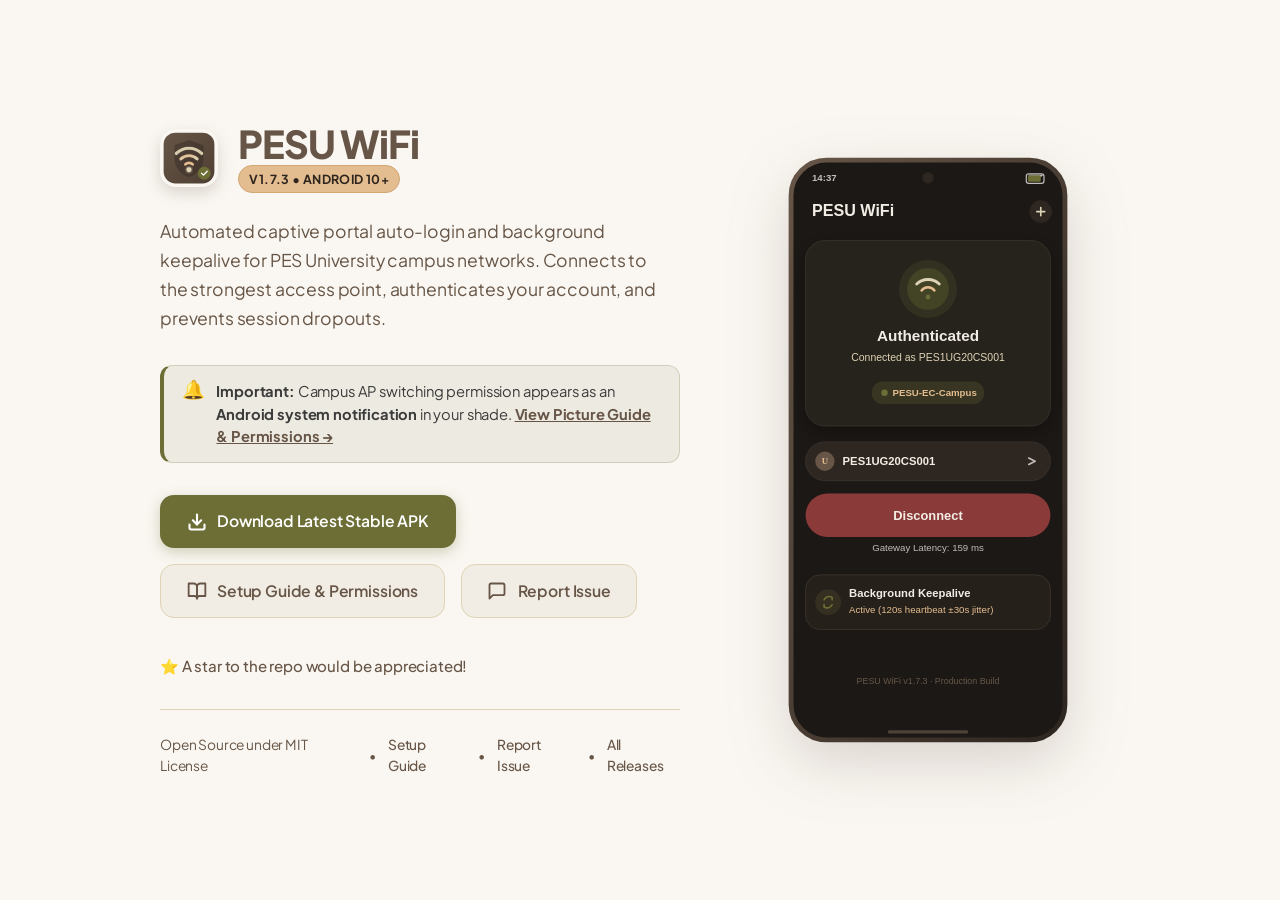
==== website/index.html @ 097b5618 "feat(website): polish design with Plus Jakarta Sans and centralized stylesheet" ====
<!DOCTYPE html>
<html lang="en">
<head>
  <meta charset="UTF-8">
  <meta name="viewport" content="width=device-width, initial-scale=1.0">
  <meta name="description" content="PESU WiFi — Automated captive portal auto-login and background keepalive for PES University campus Wi-Fi.">
  <meta name="theme-color" content="#675647">

  <title>PESU WiFi for Android</title>

  <link rel="icon" type="image/svg+xml" href="./assets/icon.svg">
  <link rel="preconnect" href="https://fonts.googleapis.com">
  <link rel="preconnect" href="https://fonts.gstatic.com" crossorigin>
  <link href="https://fonts.googleapis.com/css2?family=Plus+Jakarta+Sans:wght@400;500;600;700;800&display=swap" rel="stylesheet">
  <link rel="stylesheet" href="./css/style.css?v=7">
</head>
<body>

  <div class="container">
    <main class="hero-layout">
      <!-- Left Column: Content & Links -->
      <section class="content">
        <div class="brand">
          <img src="./assets/icon.svg" alt="PESU WiFi Logo" class="brand-icon" width="58" height="58">
          <div>
            <h1 class="brand-title">PESU WiFi</h1>
            <span class="badge">v1.7.3 • Android 10+</span>
          </div>
        </div>

        <p class="description">
          Automated captive portal auto-login and background keepalive for PES University campus networks. Connects to the strongest access point, authenticates your account, and prevents session dropouts.
        </p>

        <div class="callout-banner">
          <span style="font-size: 1.15rem; line-height: 1; flex-shrink: 0;">🔔</span>
          <div>
            <strong>Important:</strong> Campus AP switching permission appears as an <strong>Android system notification</strong> in your shade. <a href="./instructions.html">View Picture Guide &amp; Permissions &rarr;</a>
          </div>
        </div>

        <div class="actions">
          <a href="https://github.com/imyash0722/pesu-wifi-android/releases/download/v1.7.3/pesu-wifi-v1.7.3-stable.apk" class="btn btn-primary" data-download-apk download="pesu-wifi-v1.7.3-stable.apk">
            <svg width="20" height="20" viewBox="0 0 24 24" fill="none" stroke="currentColor" stroke-width="2.5" stroke-linecap="round" stroke-linejoin="round" aria-hidden="true">
              <path d="M21 15v4a2 2 0 0 1-2 2H5a2 2 0 0 1-2-2v-4"></path>
              <polyline points="7 10 12 15 17 10"></polyline>
              <line x1="12" y1="15" x2="12" y2="3"></line>
            </svg>
            <span>Download Latest Stable APK</span>
          </a>

          <a href="./instructions.html" class="btn btn-secondary">
            <svg width="20" height="20" viewBox="0 0 24 24" fill="none" stroke="currentColor" stroke-width="2.2" stroke-linecap="round" stroke-linejoin="round" aria-hidden="true">
              <path d="M2 3h6a4 4 0 0 1 4 4v14a3 3 0 0 0-3-3H2z"></path>
              <path d="M22 3h-6a4 4 0 0 0-4 4v14a3 3 0 0 1 3-3h7z"></path>
            </svg>
            <span>Setup Guide &amp; Permissions</span>
          </a>

          <a href="./report.html" class="btn btn-secondary">
            <svg width="20" height="20" viewBox="0 0 24 24" fill="none" stroke="currentColor" stroke-width="2.2" stroke-linecap="round" stroke-linejoin="round" aria-hidden="true">
              <path d="M21 15a2 2 0 0 1-2 2H7l-4 4V5a2 2 0 0 1 2-2h14a2 2 0 0 1 2 2z"></path>
            </svg>
            <span>Report Issue</span>
          </a>
        </div>

        <p class="star-note">
          <a href="https://github.com/imyash0722/pesu-wifi-android" target="_blank" rel="noopener noreferrer">
            ⭐ A star to the repo would be appreciated!
          </a>
        </p>

        <footer class="footer">
          <span>Open Source under MIT License</span>
          <span>•</span>
          <a href="./instructions.html">Setup Guide</a>
          <span>•</span>
          <a href="./report.html">Report Issue</a>
          <span>•</span>
          <a href="https://github.com/imyash0722/pesu-wifi-android/releases" target="_blank" rel="noopener noreferrer">All Releases</a>
        </footer>
      </section>

      <!-- Right Column: App Illustration -->
      <section class="preview">
        <img src="./assets/mockups/home-screen.svg" alt="PESU WiFi App Interface" class="mockup" width="290" height="600">
      </section>
    </main>
  </div>

  <script>
    // Directly download the latest stable APK asset
    (function() {
      fetch("https://api.github.com/repos/imyash0722/pesu-wifi-android/releases/latest")
        .then(function(res) { return res.json(); })
        .then(function(data) {
          if (data && Array.isArray(data.assets)) {
            var stableAsset = data.assets.find(function(a) {
              return a.name.endsWith("-stable.apk") || a.name === "app-stable-release.apk" || a.name.includes("stable");
            });
            if (stableAsset && stableAsset.browser_download_url) {
              var btn = document.querySelector('[data-download-apk]');
              if (btn) {
                btn.href = stableAsset.browser_download_url;
                btn.setAttribute('download', stableAsset.name);
              }
            }
          }
        })
        .catch(function() {});
    })();
  </script>
</body>
</html>
---- website/css/style.css ----
/* "STUDY HARD" Palette Stylesheet — PESU WiFi
   Primary: #675647 | Accent Amber: #E3BD90 | Neutral Sand: #DFD3B5
   Neutral Stone: #C0BDBC | Accent Olive: #6C6E36 | Dark Text: #3B3B3B
*/

@import url('https://fonts.googleapis.com/css2?family=Plus+Jakarta+Sans:wght@400;500;600;700;800&display=swap');

:root {
  --bg: #FAF7F2;
  --surface: #F2EDE4;
  --surface-border: #DFD3B5;
  --text: #3B3B3B;
  --text-muted: #675647;
  --brand-title: #675647;
  --badge-bg: #E3BD90;
  --badge-border: #D1A774;
  --badge-text: #2E251E;
  --btn-primary-bg: #6C6E36;
  --btn-primary-hover: #585A2A;
  --btn-primary-text: #FFFFFF;
  --btn-primary-shadow: 0 4px 14px rgba(108, 110, 54, 0.3);
  --btn-secondary-bg: #EFE8DA;
  --btn-secondary-border: #DFD3B5;
  --btn-secondary-text: #675647;
  --btn-secondary-hover: #DFD3B5;
  --footer-text: #675647;
  --footer-border: #DFD3B5;
  --shadow-card: 0 10px 30px rgba(103, 86, 71, 0.08);
  --shadow-mockup: drop-shadow(0 20px 30px rgba(103, 86, 71, 0.22));
  --notice-bg: #FFF8EE;
  --notice-border: #E3BD90;
  --notice-title: #7A531A;
  --notice-shadow: 0 10px 24px rgba(227, 189, 144, 0.25);
}

@media (prefers-color-scheme: dark) {
  :root {
    --bg: #1B1714;
    --surface: #26201B;
    --surface-border: #3D352E;
    --text: #F2EDE4;
    --text-muted: #DFD3B5;
    --brand-title: #E3BD90;
    --badge-bg: #2E2721;
    --badge-border: #675647;
    --badge-text: #E3BD90;
    --btn-primary-bg: #6C6E36;
    --btn-primary-hover: #7E8140;
    --btn-primary-text: #FFFFFF;
    --btn-primary-shadow: 0 4px 18px rgba(108, 110, 54, 0.45);
    --btn-secondary-bg: #29231E;
    --btn-secondary-border: #4D4238;
    --btn-secondary-text: #DFD3B5;
    --btn-secondary-hover: #38302A;
    --footer-text: #C0BDBC;
    --footer-border: #38302A;
    --shadow-card: 0 14px 35px rgba(0, 0, 0, 0.45);
    --shadow-mockup: drop-shadow(0 25px 40px rgba(0, 0, 0, 0.65));
    --notice-bg: #2E251E;
    --notice-border: #A37C4C;
    --notice-title: #E3BD90;
    --notice-shadow: 0 10px 30px rgba(0, 0, 0, 0.5);
  }
}

html {
  scroll-behavior: smooth;
  -webkit-text-size-adjust: 100%;
}

*, *::before, *::after {
  box-sizing: border-box;
  margin: 0;
  padding: 0;
}

body {
  font-family: 'Plus Jakarta Sans', -apple-system, BlinkMacSystemFont, "Segoe UI", Roboto, Helvetica, Arial, sans-serif;
  background-color: var(--bg);
  color: var(--text);
  min-height: 100vh;
  display: flex;
  align-items: center;
  justify-content: center;
  padding: 2.5rem 1.5rem;
  line-height: 1.55;
  letter-spacing: -0.01em;
  -webkit-font-smoothing: antialiased;
  -moz-osx-font-smoothing: grayscale;
}

/* Common Layouts */
.container {
  width: 100%;
  max-width: 960px;
  margin: 0 auto;
}

.guide-container {
  width: 100%;
  max-width: 900px;
  margin: 0 auto;
}

.hero-layout {
  display: grid;
  grid-template-columns: 1.15fr 0.85fr;
  align-items: center;
  gap: 3.5rem;
}

/* Navigation Bar (Instructions & Report Pages) */
.nav-bar {
  display: flex;
  align-items: center;
  justify-content: space-between;
  margin-bottom: 2.5rem;
  padding-bottom: 1.25rem;
  border-bottom: 1px solid var(--surface-border);
}

.nav-brand {
  display: flex;
  align-items: center;
  gap: 0.85rem;
  text-decoration: none;
  color: var(--brand-title);
  font-weight: 800;
  font-size: 1.35rem;
  letter-spacing: -0.02em;
}

.nav-brand img {
  width: 38px;
  height: 38px;
  border-radius: 10px;
  box-shadow: 0 4px 10px rgba(103, 86, 71, 0.15);
}

.nav-links {
  display: flex;
  gap: 0.65rem;
  align-items: center;
  flex-wrap: wrap;
}

.nav-back-link {
  display: inline-flex;
  align-items: center;
  gap: 0.45rem;
  color: var(--text-muted);
  text-decoration: none;
  font-size: 0.92rem;
  font-weight: 600;
  padding: 0.5rem 1rem;
  border-radius: 10px;
  background: var(--surface);
  border: 1px solid var(--surface-border);
  transition: all 0.18s ease;
}

.nav-back-link:hover {
  background: var(--btn-secondary-hover);
  color: var(--text);
  transform: translateY(-1px);
}

/* Header & Typography */
.brand {
  display: flex;
  align-items: center;
  gap: 1.25rem;
  margin-bottom: 1.5rem;
}

.brand-icon {
  width: 58px;
  height: 58px;
  border-radius: 16px;
  flex-shrink: 0;
  box-shadow: 0 6px 16px rgba(103, 86, 71, 0.22);
}

.brand-title {
  font-size: 2.4rem;
  font-weight: 800;
  letter-spacing: -0.03em;
  line-height: 1.1;
  color: var(--brand-title);
}

.badge {
  display: inline-flex;
  align-items: center;
  font-size: 0.78rem;
  font-weight: 700;
  color: var(--badge-text);
  background-color: var(--badge-bg);
  border: 1px solid var(--badge-border);
  padding: 0.2rem 0.65rem;
  border-radius: 999px;
  letter-spacing: 0.03em;
  text-transform: uppercase;
}

.description {
  font-size: 1.1rem;
  color: var(--text-muted);
  line-height: 1.65;
  margin-bottom: 2rem;
  max-width: 500px;
}

.guide-header {
  margin-bottom: 2.5rem;
}

.guide-header h1 {
  font-size: 2.3rem;
  font-weight: 800;
  color: var(--brand-title);
  letter-spacing: -0.025em;
  line-height: 1.2;
  margin-bottom: 0.85rem;
}

.guide-header p {
  font-size: 1.1rem;
  color: var(--text-muted);
  line-height: 1.6;
  max-width: 720px;
}

/* Callout Banner (Homepage AP switching reminder) */
.callout-banner {
  background: rgba(108, 110, 54, 0.09);
  border: 1px solid rgba(108, 110, 54, 0.22);
  border-left: 4px solid var(--btn-primary-bg);
  border-radius: 12px;
  padding: 0.85rem 1.1rem;
  margin-bottom: 2rem;
  font-size: 0.92rem;
  color: var(--text);
  line-height: 1.55;
  display: flex;
  align-items: flex-start;
  gap: 0.75rem;
}

.callout-banner a {
  color: var(--brand-title);
  font-weight: 700;
  text-decoration: underline;
  transition: opacity 0.15s ease;
}

.callout-banner a:hover {
  opacity: 0.85;
}

/* Notice Card (Alert / Important Pre-check Box) */
.notice-card {
  background: var(--notice-bg);
  border: 2px solid var(--notice-border);
  border-radius: 20px;
  padding: 1.75rem;
  margin-bottom: 2.75rem;
  display: flex;
  gap: 1.25rem;
  box-shadow: var(--notice-shadow);
}

.notice-icon {
  font-size: 2rem;
  flex-shrink: 0;
  line-height: 1;
}

.notice-title {
  font-size: 1.18rem;
  font-weight: 700;
  color: var(--notice-title);
  margin-bottom: 0.5rem;
  letter-spacing: -0.01em;
}

.notice-body {
  font-size: 0.98rem;
  color: var(--text);
  line-height: 1.65;
}

.notice-body strong {
  color: var(--brand-title);
}

.notice-body ul {
  margin: 0.5rem 0 0 1.25rem;
  padding: 0;
}

.notice-body li {
  margin-bottom: 0.35rem;
}

/* Actions & Buttons */
.actions {
  display: flex;
  flex-wrap: wrap;
  gap: 1rem;
  margin-bottom: 2.25rem;
}

.btn {
  display: inline-flex;
  align-items: center;
  justify-content: center;
  gap: 0.65rem;
  padding: 0.85rem 1.6rem;
  border-radius: 14px;
  font-family: inherit;
  font-size: 0.98rem;
  font-weight: 600;
  letter-spacing: -0.01em;
  text-decoration: none;
  transition: all 0.2s cubic-bezier(0.16, 1, 0.3, 1);
  white-space: nowrap;
  cursor: pointer;
  border: none;
}

.btn-primary {
  background-color: var(--btn-primary-bg);
  color: var(--btn-primary-text) !important;
  border: 1px solid transparent;
  box-shadow: var(--btn-primary-shadow);
}

.btn-primary:hover {
  background-color: var(--btn-primary-hover);
  transform: translateY(-2px);
  box-shadow: 0 6px 20px rgba(108, 110, 54, 0.42);
}

.btn-primary:active {
  transform: translateY(0);
}

.btn-secondary {
  background-color: var(--surface);
  color: var(--brand-title) !important;
  border: 1px solid var(--surface-border);
}

.btn-secondary:hover {
  background-color: var(--btn-secondary-hover);
  transform: translateY(-2px);
  box-shadow: 0 4px 14px rgba(103, 86, 71, 0.1);
}

.btn-secondary:active {
  transform: translateY(0);
}

/* Preview / Mockup */
.preview {
  display: flex;
  justify-content: center;
}

.mockup {
  max-width: 290px;
  width: 100%;
  height: auto;
  filter: var(--shadow-mockup);
  transition: transform 0.35s cubic-bezier(0.16, 1, 0.3, 1);
}

.mockup:hover {
  transform: translateY(-5px) scale(1.015);
}

/* Notes & Links */
.star-note {
  font-size: 0.94rem;
  margin-bottom: 2rem;
}

.star-note a {
  display: inline-flex;
  align-items: center;
  gap: 0.45rem;
  color: var(--text-muted);
  text-decoration: none;
  font-weight: 500;
  transition: color 0.18s ease;
}

.star-note a:hover {
  color: var(--btn-primary-bg);
  text-decoration: underline;
}

/* Footer */
.footer {
  display: flex;
  align-items: center;
  gap: 0.75rem;
  font-size: 0.86rem;
  color: var(--footer-text);
  border-top: 1px solid var(--footer-border);
  padding-top: 1.5rem;
}

.footer a {
  color: var(--footer-text);
  text-decoration: none;
  font-weight: 500;
  transition: opacity 0.15s ease;
}

.footer a:hover {
  text-decoration: underline;
  opacity: 0.85;
}

/* Report & Form Styles */
.report-card {
  background-color: var(--surface);
  border: 1px solid var(--surface-border);
  border-radius: 20px;
  padding: 2.25rem 2rem;
  box-shadow: var(--shadow-card);
  margin-bottom: 3.5rem;
}

.report-form {
  display: flex;
  flex-direction: column;
  gap: 1.35rem;
}

.form-row {
  display: grid;
  grid-template-columns: 1fr 1fr;
  gap: 1.25rem;
}

.form-group {
  display: flex;
  flex-direction: column;
  gap: 0.45rem;
}

.form-group label {
  font-size: 0.9rem;
  font-weight: 600;
  color: var(--text);
  letter-spacing: -0.01em;
}

.form-group label .req {
  color: #B91C1C;
  font-weight: 700;
}

.form-group input,
.form-group select,
.form-group textarea {
  width: 100%;
  padding: 0.8rem 1rem;
  border-radius: 12px;
  border: 1.5px solid var(--surface-border);
  background-color: var(--bg);
  color: var(--text);
  font-family: inherit;
  font-size: 0.95rem;
  outline: none;
  transition: border-color 0.18s ease, box-shadow 0.18s ease;
}

.form-group input:focus,
.form-group select:focus,
.form-group textarea:focus {
  border-color: var(--btn-primary-bg);
  box-shadow: 0 0 0 3px rgba(108, 110, 54, 0.22);
}

.form-group select {
  appearance: none;
  -webkit-appearance: none;
  background-image: url("data:image/svg+xml,%3Csvg xmlns='http://www.w3.org/2000/svg' width='16' height='16' viewBox='0 0 24 24' fill='none' stroke='%23675647' stroke-width='2.2' stroke-linecap='round' stroke-linejoin='round'%3E%3Cpolyline points='6 9 12 15 18 9'%3E%3C/polyline%3E%3C/svg%3E");
  background-repeat: no-repeat;
  background-position: right 1rem center;
  background-size: 16px 16px;
  padding-right: 2.5rem;
  cursor: pointer;
}

@media (prefers-color-scheme: dark) {
  .form-group select {
    background-image: url("data:image/svg+xml,%3Csvg xmlns='http://www.w3.org/2000/svg' width='16' height='16' viewBox='0 0 24 24' fill='none' stroke='%23E3BD90' stroke-width='2.2' stroke-linecap='round' stroke-linejoin='round'%3E%3Cpolyline points='6 9 12 15 18 9'%3E%3C/polyline%3E%3C/svg%3E");
  }
}

.form-group textarea {
  resize: none;
  min-height: 130px;
  max-height: 400px;
  overflow-y: auto;
  line-height: 1.55;
}

.form-actions {
  display: flex;
  flex-wrap: wrap;
  gap: 1rem;
  margin-top: 0.5rem;
}

.form-actions .btn {
  font-family: inherit;
}

.form-status {
  padding: 1rem 1.15rem;
  border-radius: 12px;
  font-size: 0.95rem;
  font-weight: 500;
  line-height: 1.5;
}

.form-status.success {
  background-color: rgba(108, 110, 54, 0.15);
  border: 1px solid var(--btn-primary-bg);
  color: var(--text);
}

.form-status.error {
  background-color: rgba(185, 28, 28, 0.1);
  border: 1px solid #B91C1C;
  color: #B91C1C;
}

/* Steps Section (Instructions Page) */
.steps-section {
  display: flex;
  flex-direction: column;
  gap: 3.5rem;
  margin-bottom: 4.5rem;
}

.step-item {
  display: grid;
  grid-template-columns: 1.15fr 0.85fr;
  align-items: center;
  gap: 3rem;
  padding: 2.25rem;
  background: var(--surface);
  border: 1px solid var(--surface-border);
  border-radius: 24px;
  transition: transform 0.2s ease, box-shadow 0.2s ease;
}

.step-item:hover {
  box-shadow: 0 14px 28px rgba(103, 86, 71, 0.12);
}

.step-badge {
  display: inline-block;
  font-size: 0.78rem;
  font-weight: 800;
  letter-spacing: 0.05em;
  text-transform: uppercase;
  padding: 0.3rem 0.75rem;
  border-radius: 999px;
  background: var(--badge-bg);
  color: var(--badge-text);
  border: 1px solid var(--badge-border);
  margin-bottom: 0.85rem;
}

.step-title {
  font-size: 1.55rem;
  font-weight: 800;
  color: var(--brand-title);
  margin-bottom: 1rem;
  line-height: 1.25;
  letter-spacing: -0.02em;
}

.step-desc {
  font-size: 1.02rem;
  color: var(--text);
  line-height: 1.65;
  margin-bottom: 1.25rem;
}

.step-list {
  list-style: none;
  display: flex;
  flex-direction: column;
  gap: 0.65rem;
  margin-bottom: 1.25rem;
}

.step-list li {
  font-size: 0.95rem;
  color: var(--text-muted);
  line-height: 1.5;
  display: flex;
  align-items: flex-start;
  gap: 0.55rem;
}

.step-list li strong {
  color: var(--text);
}

.step-list li::before {
  content: "•";
  color: var(--btn-primary-bg);
  font-weight: bold;
  font-size: 1.2rem;
  line-height: 1;
}

.step-tip {
  font-size: 0.9rem;
  background: rgba(108, 110, 54, 0.12);
  border-left: 3px solid var(--btn-primary-bg);
  padding: 0.65rem 0.9rem;
  border-radius: 0 8px 8px 0;
  color: var(--text);
  line-height: 1.5;
}

.step-mockup {
  display: flex;
  justify-content: center;
  align-items: center;
}

.step-mockup img {
  max-width: 100%;
  height: auto;
  border-radius: 20px;
  filter: var(--shadow-mockup);
  transition: transform 0.25s ease;
}

.step-mockup img:hover {
  transform: scale(1.02);
}

/* OEM Section */
.oem-section {
  background: var(--surface);
  border: 1px solid var(--surface-border);
  border-radius: 24px;
  padding: 2.5rem;
  margin-bottom: 4.5rem;
}

.oem-section h2 {
  font-size: 1.7rem;
  font-weight: 800;
  color: var(--brand-title);
  letter-spacing: -0.02em;
  margin-bottom: 0.75rem;
}

.oem-section p {
  font-size: 1rem;
  color: var(--text-muted);
  line-height: 1.6;
  margin-bottom: 2rem;
}

.oem-grid {
  display: grid;
  grid-template-columns: repeat(auto-fit, minmax(240px, 1fr));
  gap: 1.5rem;
}

.oem-card {
  background: var(--bg);
  border: 1px solid var(--surface-border);
  border-radius: 16px;
  padding: 1.5rem;
}

.oem-brand-title {
  font-size: 1.15rem;
  font-weight: 700;
  color: var(--brand-title);
  margin-bottom: 0.75rem;
  display: flex;
  align-items: center;
  gap: 0.5rem;
}

.oem-card ol {
  padding-left: 1.2rem;
  font-size: 0.92rem;
  color: var(--text-muted);
  line-height: 1.55;
}

.oem-card ol li {
  margin-bottom: 0.4rem;
}

.oem-card strong {
  color: var(--text);
}

/* Permissions Matrix */
.permissions-section {
  margin-bottom: 4.5rem;
}

.permissions-section h2 {
  font-size: 1.85rem;
  font-weight: 800;
  color: var(--brand-title);
  letter-spacing: -0.02em;
  margin-bottom: 0.75rem;
}

.permissions-intro {
  font-size: 1.05rem;
  color: var(--text-muted);
  line-height: 1.6;
  margin-bottom: 2rem;
}

.permissions-grid {
  display: grid;
  grid-template-columns: 1fr;
  gap: 1.25rem;
}

.perm-card {
  background: var(--surface);
  border: 1px solid var(--surface-border);
  border-radius: 18px;
  padding: 1.5rem 1.75rem;
  display: grid;
  grid-template-columns: 240px 1fr;
  gap: 1.5rem;
  align-items: start;
}

.perm-header {
  display: flex;
  flex-direction: column;
  gap: 0.35rem;
}

.perm-name {
  font-size: 1.15rem;
  font-weight: 700;
  color: var(--brand-title);
}

.perm-constant {
  font-family: ui-monospace, SFMono-Regular, Menlo, Monaco, Consolas, monospace;
  font-size: 0.76rem;
  color: var(--btn-primary-bg);
  background: rgba(108, 110, 54, 0.12);
  padding: 0.2rem 0.5rem;
  border-radius: 6px;
  word-break: break-all;
  width: fit-content;
}

.perm-type-badge {
  font-size: 0.72rem;
  font-weight: 700;
  text-transform: uppercase;
  color: var(--badge-text);
  background: var(--badge-bg);
  padding: 0.15rem 0.5rem;
  border-radius: 999px;
  width: fit-content;
  margin-top: 0.25rem;
}

.perm-justification {
  font-size: 0.96rem;
  color: var(--text);
  line-height: 1.6;
}

.perm-justification strong {
  color: var(--brand-title);
}

.perm-privacy {
  margin-top: 0.5rem;
  font-size: 0.88rem;
  color: var(--text-muted);
  display: flex;
  align-items: center;
  gap: 0.4rem;
}

.perm-privacy-icon {
  color: #2E7D32;
  font-weight: bold;
}

/* Call to Action Section */
.guide-cta {
  text-align: center;
  padding: 3rem 1.5rem;
  background: var(--surface);
  border: 1px solid var(--surface-border);
  border-radius: 24px;
  margin-bottom: 3.5rem;
}

.guide-cta h2 {
  font-size: 1.8rem;
  font-weight: 800;
  color: var(--brand-title);
  margin-bottom: 0.75rem;
  letter-spacing: -0.02em;
}

.guide-cta p {
  font-size: 1.05rem;
  color: var(--text-muted);
  margin-bottom: 2rem;
}

.guide-cta .actions {
  justify-content: center;
}

/* Responsive Media Queries */
@media (max-width: 768px) {
  body {
    padding: 2rem 1.25rem;
  }

  .hero-layout {
    grid-template-columns: 1fr;
    text-align: center;
    gap: 2.5rem;
  }

  .brand {
    justify-content: center;
  }

  .description {
    margin-left: auto;
    margin-right: auto;
  }

  .actions {
    justify-content: center;
  }

  .star-note {
    text-align: center;
  }

  .footer {
    justify-content: center;
  }

  .mockup {
    max-width: 250px;
  }

  .guide-container {
    padding: 0;
  }

  .nav-bar {
    flex-direction: column;
    gap: 1rem;
    align-items: flex-start;
  }

  .step-item {
    grid-template-columns: 1fr;
    gap: 2rem;
    padding: 1.75rem 1.25rem;
  }

  .perm-card {
    grid-template-columns: 1fr;
    gap: 0.75rem;
  }

  .notice-card {
    flex-direction: column;
    gap: 0.75rem;
  }

  .form-row {
    grid-template-columns: 1fr;
  }

  .report-card {
    padding: 1.5rem 1.25rem;
  }

  .form-actions {
    flex-direction: column;
  }

  .form-actions .btn {
    width: 100%;
  }
}
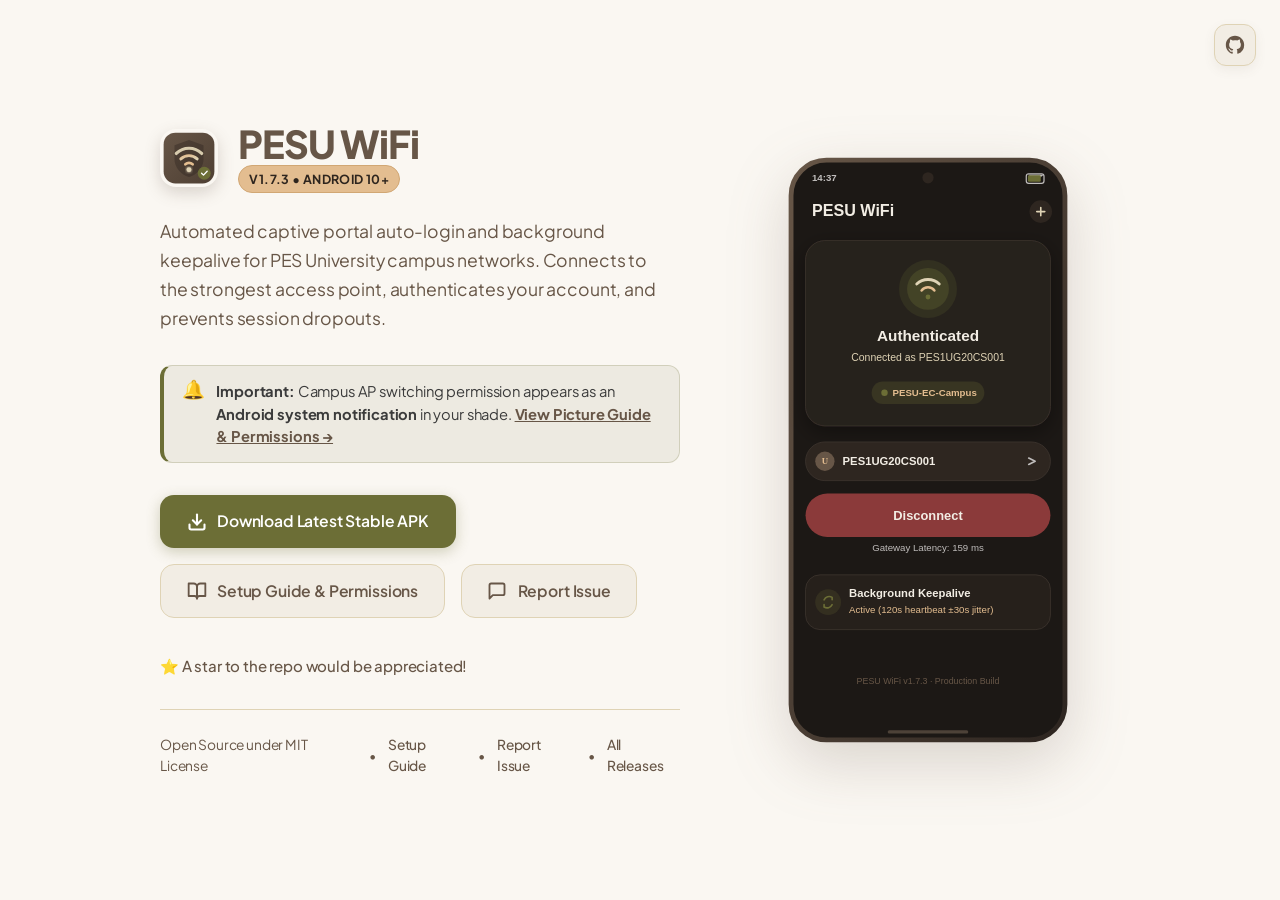
==== commit f156d689: "feat(website): add theme-matching GitHub logo in top right corner" ====
--- a/website/index.html
+++ b/website/index.html
@@ -15,6 +15,13 @@
   <link rel="stylesheet" href="./css/style.css?v=7">
 </head>
 <body>
+
+  <!-- Top-Right GitHub Link -->
+  <a href="https://github.com/imyash0722/pesu-wifi-android" class="github-corner-btn" target="_blank" rel="noopener noreferrer" aria-label="View PESU WiFi on GitHub" title="View on GitHub">
+    <svg width="22" height="22" viewBox="0 0 24 24" fill="currentColor" aria-hidden="true">
+      <path fill-rule="evenodd" clip-rule="evenodd" d="M12 2C6.477 2 2 6.484 2 12.017c0 4.425 2.865 8.18 6.839 9.504.5.092.682-.217.682-.483 0-.237-.008-.868-.013-1.703-2.782.605-3.369-1.343-3.369-1.343-.454-1.158-1.11-1.466-1.11-1.466-.908-.62.069-.608.069-.608 1.003.07 1.53 1.032 1.53 1.032.892 1.53 2.341 1.088 2.91.832.092-.647.35-1.088.636-1.338-2.22-.253-4.555-1.113-4.555-4.951 0-1.093.39-1.988 1.029-2.688-.103-.253-.446-1.272.098-2.65 0 0 .84-.27 2.75 1.026A9.564 9.564 0 0112 6.844c.85.004 1.705.115 2.504.337 1.909-1.296 2.747-1.027 2.747-1.027.546 1.379.202 2.398.1 2.651.64.7 1.028 1.595 1.028 2.688 0 3.848-2.339 4.695-4.566 4.943.359.309.678.92.678 1.855 0 1.338-.012 2.419-.012 2.747 0 .268.18.58.688.482A10.019 10.019 0 0022 12.017C22 6.484 17.522 2 12 2z"/>
+    </svg>
+  </a>
 
   <div class="container">
     <main class="hero-layout">
--- a/website/css/style.css
+++ b/website/css/style.css
@@ -79,6 +79,7 @@
   background-color: var(--bg);
   color: var(--text);
   min-height: 100vh;
+  position: relative;
   display: flex;
   align-items: center;
   justify-content: center;
@@ -163,6 +164,50 @@
   background: var(--btn-secondary-hover);
   color: var(--text);
   transform: translateY(-1px);
+}
+
+.nav-icon-link {
+  padding: 0.5rem 0.65rem;
+  display: inline-flex;
+  align-items: center;
+  justify-content: center;
+  color: var(--brand-title);
+}
+
+.nav-icon-link:hover {
+  color: var(--btn-primary-bg);
+}
+
+/* Top-Right GitHub Corner Link */
+.github-corner-btn {
+  position: absolute;
+  top: 1.5rem;
+  right: 1.5rem;
+  display: inline-flex;
+  align-items: center;
+  justify-content: center;
+  width: 42px;
+  height: 42px;
+  border-radius: 12px;
+  background-color: var(--surface);
+  border: 1px solid var(--surface-border);
+  color: var(--brand-title);
+  text-decoration: none;
+  transition: all 0.2s cubic-bezier(0.16, 1, 0.3, 1);
+  box-shadow: 0 4px 12px rgba(103, 86, 71, 0.08);
+  z-index: 50;
+}
+
+.github-corner-btn:hover {
+  background-color: var(--btn-secondary-hover);
+  color: var(--btn-primary-bg);
+  border-color: var(--badge-border);
+  transform: translateY(-2px);
+  box-shadow: 0 6px 16px rgba(103, 86, 71, 0.16);
+}
+
+.github-corner-btn:active {
+  transform: translateY(0);
 }
 
 /* Header & Typography */
@@ -917,4 +962,11 @@
   .form-actions .btn {
     width: 100%;
   }
-}
+
+  .github-corner-btn {
+    top: 1rem;
+    right: 1rem;
+    width: 38px;
+    height: 38px;
+  }
+}
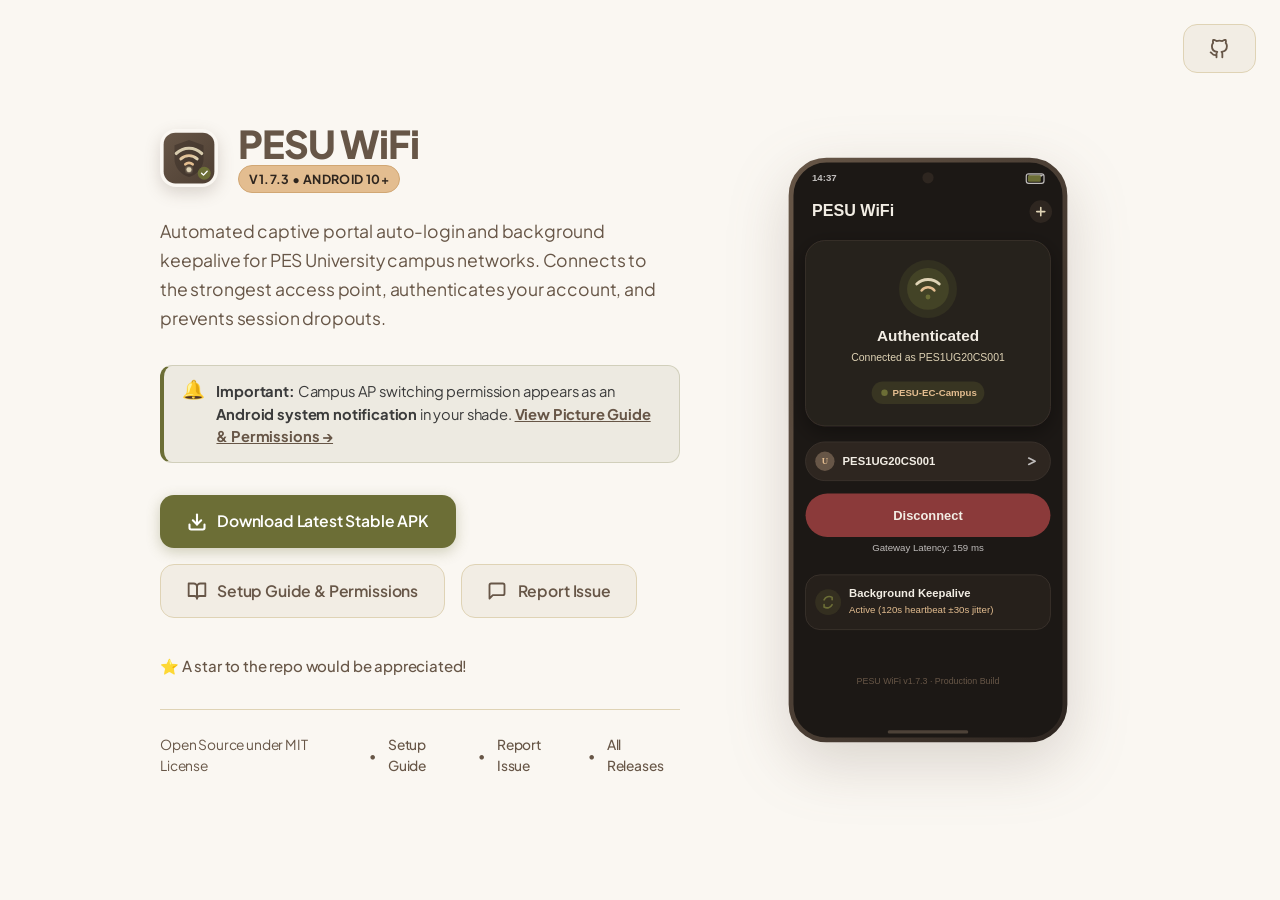
==== commit 2c250c06: "feat(website): style top-right GitHub button like secondary action button" ====
--- a/website/index.html
+++ b/website/index.html
@@ -16,10 +16,10 @@
 </head>
 <body>
 
-  <!-- Top-Right GitHub Link -->
-  <a href="https://github.com/imyash0722/pesu-wifi-android" class="github-corner-btn" target="_blank" rel="noopener noreferrer" aria-label="View PESU WiFi on GitHub" title="View on GitHub">
-    <svg width="22" height="22" viewBox="0 0 24 24" fill="currentColor" aria-hidden="true">
-      <path fill-rule="evenodd" clip-rule="evenodd" d="M12 2C6.477 2 2 6.484 2 12.017c0 4.425 2.865 8.18 6.839 9.504.5.092.682-.217.682-.483 0-.237-.008-.868-.013-1.703-2.782.605-3.369-1.343-3.369-1.343-.454-1.158-1.11-1.466-1.11-1.466-.908-.62.069-.608.069-.608 1.003.07 1.53 1.032 1.53 1.032.892 1.53 2.341 1.088 2.91.832.092-.647.35-1.088.636-1.338-2.22-.253-4.555-1.113-4.555-4.951 0-1.093.39-1.988 1.029-2.688-.103-.253-.446-1.272.098-2.65 0 0 .84-.27 2.75 1.026A9.564 9.564 0 0112 6.844c.85.004 1.705.115 2.504.337 1.909-1.296 2.747-1.027 2.747-1.027.546 1.379.202 2.398.1 2.651.64.7 1.028 1.595 1.028 2.688 0 3.848-2.339 4.695-4.566 4.943.359.309.678.92.678 1.855 0 1.338-.012 2.419-.012 2.747 0 .268.18.58.688.482A10.019 10.019 0 0022 12.017C22 6.484 17.522 2 12 2z"/>
+  <!-- Top-Right GitHub Button -->
+  <a href="https://github.com/imyash0722/pesu-wifi-android" class="btn btn-secondary top-github-btn" target="_blank" rel="noopener noreferrer" aria-label="View PESU WiFi repository on GitHub" title="View on GitHub">
+    <svg width="20" height="20" viewBox="0 0 24 24" fill="none" stroke="currentColor" stroke-width="2.2" stroke-linecap="round" stroke-linejoin="round" aria-hidden="true">
+      <path d="M9 19c-5 1.5-5-2.5-7-3m14 6v-3.87a3.37 3.37 0 0 0-.94-2.61c3.14-.35 6.44-1.54 6.44-7A5.44 5.44 0 0 0 20 4.77 5.07 5.07 0 0 0 19.91 1S18.73.65 16 2.48a13.38 13.38 0 0 0-7 0C6.27.65 5.09 1 5.09 1A5.07 5.07 0 0 0 5 4.77a5.44 5.44 0 0 0-1.5 3.78c0 5.42 3.3 6.61 6.44 7A3.37 3.37 0 0 0 9 18.13V22"></path>
     </svg>
   </a>
 
--- a/website/css/style.css
+++ b/website/css/style.css
@@ -166,48 +166,14 @@
   transform: translateY(-1px);
 }
 
-.nav-icon-link {
-  padding: 0.5rem 0.65rem;
-  display: inline-flex;
-  align-items: center;
-  justify-content: center;
-  color: var(--brand-title);
-}
-
-.nav-icon-link:hover {
-  color: var(--btn-primary-bg);
-}
-
-/* Top-Right GitHub Corner Link */
-.github-corner-btn {
+/* Top-Right GitHub Button (Homepage) */
+.top-github-btn {
   position: absolute;
   top: 1.5rem;
   right: 1.5rem;
-  display: inline-flex;
-  align-items: center;
-  justify-content: center;
-  width: 42px;
-  height: 42px;
-  border-radius: 12px;
-  background-color: var(--surface);
-  border: 1px solid var(--surface-border);
-  color: var(--brand-title);
-  text-decoration: none;
-  transition: all 0.2s cubic-bezier(0.16, 1, 0.3, 1);
-  box-shadow: 0 4px 12px rgba(103, 86, 71, 0.08);
+  padding: 0.75rem 1.15rem;
+  border-radius: 14px;
   z-index: 50;
-}
-
-.github-corner-btn:hover {
-  background-color: var(--btn-secondary-hover);
-  color: var(--btn-primary-bg);
-  border-color: var(--badge-border);
-  transform: translateY(-2px);
-  box-shadow: 0 6px 16px rgba(103, 86, 71, 0.16);
-}
-
-.github-corner-btn:active {
-  transform: translateY(0);
 }
 
 /* Header & Typography */
@@ -963,10 +929,9 @@
     width: 100%;
   }
 
-  .github-corner-btn {
+  .top-github-btn {
     top: 1rem;
     right: 1rem;
-    width: 38px;
-    height: 38px;
-  }
-}
+    padding: 0.6rem 0.9rem;
+  }
+}
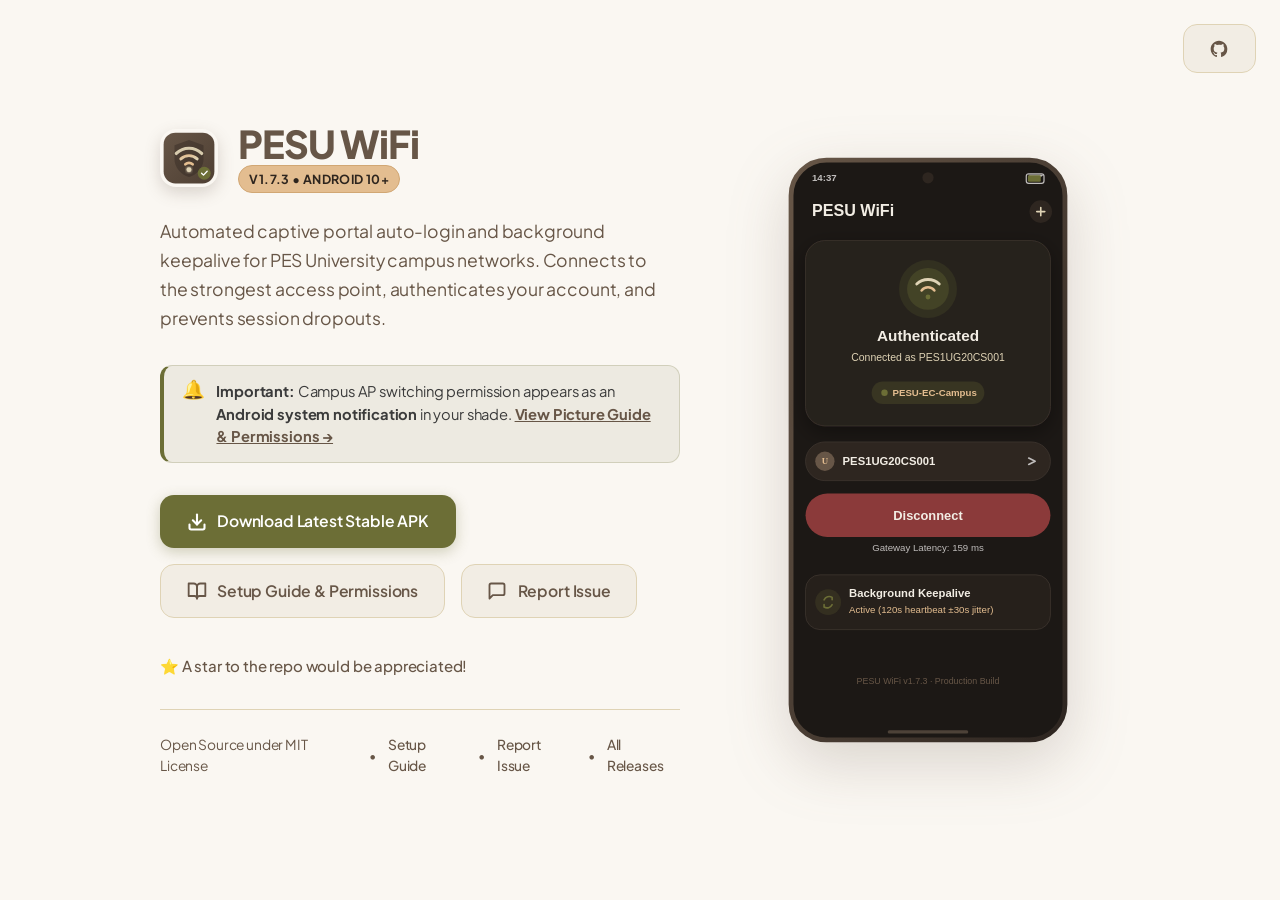
==== commit 44e78e7e: "fix(website): fix top-right GitHub button positioning to top-right viewport" ====
--- a/website/index.html
+++ b/website/index.html
@@ -12,14 +12,14 @@
   <link rel="preconnect" href="https://fonts.googleapis.com">
   <link rel="preconnect" href="https://fonts.gstatic.com" crossorigin>
   <link href="https://fonts.googleapis.com/css2?family=Plus+Jakarta+Sans:wght@400;500;600;700;800&display=swap" rel="stylesheet">
-  <link rel="stylesheet" href="./css/style.css?v=7">
+  <link rel="stylesheet" href="./css/style.css?v=8">
 </head>
 <body>
 
   <!-- Top-Right GitHub Button -->
-  <a href="https://github.com/imyash0722/pesu-wifi-android" class="btn btn-secondary top-github-btn" target="_blank" rel="noopener noreferrer" aria-label="View PESU WiFi repository on GitHub" title="View on GitHub">
-    <svg width="20" height="20" viewBox="0 0 24 24" fill="none" stroke="currentColor" stroke-width="2.2" stroke-linecap="round" stroke-linejoin="round" aria-hidden="true">
-      <path d="M9 19c-5 1.5-5-2.5-7-3m14 6v-3.87a3.37 3.37 0 0 0-.94-2.61c3.14-.35 6.44-1.54 6.44-7A5.44 5.44 0 0 0 20 4.77 5.07 5.07 0 0 0 19.91 1S18.73.65 16 2.48a13.38 13.38 0 0 0-7 0C6.27.65 5.09 1 5.09 1A5.07 5.07 0 0 0 5 4.77a5.44 5.44 0 0 0-1.5 3.78c0 5.42 3.3 6.61 6.44 7A3.37 3.37 0 0 0 9 18.13V22"></path>
+  <a href="https://github.com/imyash0722/pesu-wifi-android" class="btn btn-secondary top-github-btn" style="position: fixed; top: 1.5rem; right: 1.5rem; z-index: 999;" target="_blank" rel="noopener noreferrer" aria-label="View PESU WiFi repository on GitHub" title="View on GitHub">
+    <svg width="20" height="20" viewBox="0 0 24 24" fill="currentColor" aria-hidden="true">
+      <path fill-rule="evenodd" clip-rule="evenodd" d="M12 2C6.477 2 2 6.484 2 12.017c0 4.425 2.865 8.18 6.839 9.504.5.092.682-.217.682-.483 0-.237-.008-.868-.013-1.703-2.782.605-3.369-1.343-3.369-1.343-.454-1.158-1.11-1.466-1.11-1.466-.908-.62.069-.608.069-.608 1.003.07 1.53 1.032 1.53 1.032.892 1.53 2.341 1.088 2.91.832.092-.647.35-1.088.636-1.338-2.22-.253-4.555-1.113-4.555-4.951 0-1.093.39-1.988 1.029-2.688-.103-.253-.446-1.272.098-2.65 0 0 .84-.27 2.75 1.026A9.564 9.564 0 0112 6.844c.85.004 1.705.115 2.504.337 1.909-1.296 2.747-1.027 2.747-1.027.546 1.379.202 2.398.1 2.651.64.7 1.028 1.595 1.028 2.688 0 3.848-2.339 4.695-4.566 4.943.359.309.678.92.678 1.855 0 1.338-.012 2.419-.012 2.747 0 .268.18.58.688.482A10.019 10.019 0 0022 12.017C22 6.484 17.522 2 12 2z"/>
     </svg>
   </a>
 
--- a/website/css/style.css
+++ b/website/css/style.css
@@ -168,12 +168,12 @@
 
 /* Top-Right GitHub Button (Homepage) */
 .top-github-btn {
-  position: absolute;
+  position: fixed;
   top: 1.5rem;
   right: 1.5rem;
   padding: 0.75rem 1.15rem;
   border-radius: 14px;
-  z-index: 50;
+  z-index: 999;
 }
 
 /* Header & Typography */
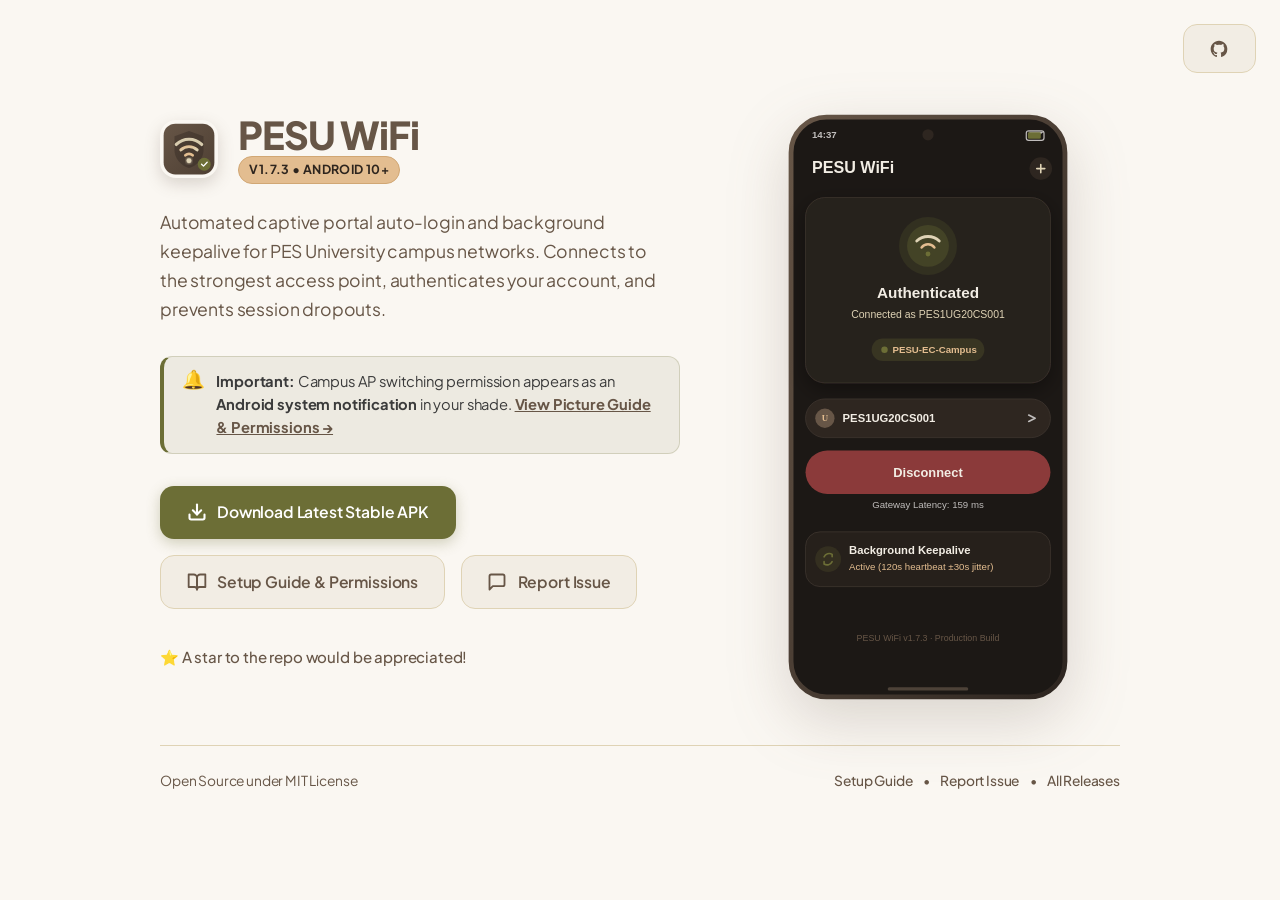
==== commit cccae526: "feat(website): optimize mobile layout, spacing, and responsive element hierarchy" ====
--- a/website/index.html
+++ b/website/index.html
@@ -12,12 +12,12 @@
   <link rel="preconnect" href="https://fonts.googleapis.com">
   <link rel="preconnect" href="https://fonts.gstatic.com" crossorigin>
   <link href="https://fonts.googleapis.com/css2?family=Plus+Jakarta+Sans:wght@400;500;600;700;800&display=swap" rel="stylesheet">
-  <link rel="stylesheet" href="./css/style.css?v=8">
+  <link rel="stylesheet" href="./css/style.css?v=9">
 </head>
 <body>
 
   <!-- Top-Right GitHub Button -->
-  <a href="https://github.com/imyash0722/pesu-wifi-android" class="btn btn-secondary top-github-btn" style="position: fixed; top: 1.5rem; right: 1.5rem; z-index: 999;" target="_blank" rel="noopener noreferrer" aria-label="View PESU WiFi repository on GitHub" title="View on GitHub">
+  <a href="https://github.com/imyash0722/pesu-wifi-android" class="btn btn-secondary top-github-btn" target="_blank" rel="noopener noreferrer" aria-label="View PESU WiFi repository on GitHub" title="View on GitHub">
     <svg width="20" height="20" viewBox="0 0 24 24" fill="currentColor" aria-hidden="true">
       <path fill-rule="evenodd" clip-rule="evenodd" d="M12 2C6.477 2 2 6.484 2 12.017c0 4.425 2.865 8.18 6.839 9.504.5.092.682-.217.682-.483 0-.237-.008-.868-.013-1.703-2.782.605-3.369-1.343-3.369-1.343-.454-1.158-1.11-1.466-1.11-1.466-.908-.62.069-.608.069-.608 1.003.07 1.53 1.032 1.53 1.032.892 1.53 2.341 1.088 2.91.832.092-.647.35-1.088.636-1.338-2.22-.253-4.555-1.113-4.555-4.951 0-1.093.39-1.988 1.029-2.688-.103-.253-.446-1.272.098-2.65 0 0 .84-.27 2.75 1.026A9.564 9.564 0 0112 6.844c.85.004 1.705.115 2.504.337 1.909-1.296 2.747-1.027 2.747-1.027.546 1.379.202 2.398.1 2.651.64.7 1.028 1.595 1.028 2.688 0 3.848-2.339 4.695-4.566 4.943.359.309.678.92.678 1.855 0 1.338-.012 2.419-.012 2.747 0 .268.18.58.688.482A10.019 10.019 0 0022 12.017C22 6.484 17.522 2 12 2z"/>
     </svg>
@@ -77,16 +77,6 @@
             ⭐ A star to the repo would be appreciated!
           </a>
         </p>
-
-        <footer class="footer">
-          <span>Open Source under MIT License</span>
-          <span>•</span>
-          <a href="./instructions.html">Setup Guide</a>
-          <span>•</span>
-          <a href="./report.html">Report Issue</a>
-          <span>•</span>
-          <a href="https://github.com/imyash0722/pesu-wifi-android/releases" target="_blank" rel="noopener noreferrer">All Releases</a>
-        </footer>
       </section>
 
       <!-- Right Column: App Illustration -->
@@ -94,6 +84,17 @@
         <img src="./assets/mockups/home-screen.svg" alt="PESU WiFi App Interface" class="mockup" width="290" height="600">
       </section>
     </main>
+
+    <footer class="footer">
+      <div>Open Source under MIT License</div>
+      <div class="footer-links">
+        <a href="./instructions.html">Setup Guide</a>
+        <span>•</span>
+        <a href="./report.html">Report Issue</a>
+        <span>•</span>
+        <a href="https://github.com/imyash0722/pesu-wifi-android/releases" target="_blank" rel="noopener noreferrer">All Releases</a>
+      </div>
+    </footer>
   </div>
 
   <script>
--- a/website/css/style.css
+++ b/website/css/style.css
@@ -416,11 +416,21 @@
 .footer {
   display: flex;
   align-items: center;
+  justify-content: space-between;
   gap: 0.75rem;
   font-size: 0.86rem;
   color: var(--footer-text);
   border-top: 1px solid var(--footer-border);
   padding-top: 1.5rem;
+  margin-top: 2.5rem;
+  flex-wrap: wrap;
+}
+
+.footer-links {
+  display: flex;
+  align-items: center;
+  gap: 0.65rem;
+  flex-wrap: wrap;
 }
 
 .footer a {
@@ -853,85 +863,307 @@
 /* Responsive Media Queries */
 @media (max-width: 768px) {
   body {
-    padding: 2rem 1.25rem;
+    display: block;
+    min-height: 100vh;
+    padding: 1.5rem 1.15rem 2.5rem;
+  }
+
+  .container {
+    padding-top: 1.25rem;
   }
 
   .hero-layout {
     grid-template-columns: 1fr;
     text-align: center;
-    gap: 2.5rem;
+    gap: 2rem;
   }
 
   .brand {
     justify-content: center;
+    gap: 1rem;
+    margin-bottom: 1.25rem;
+  }
+
+  .brand-icon {
+    width: 48px;
+    height: 48px;
+    border-radius: 13px;
+  }
+
+  .brand-title {
+    font-size: 1.85rem;
+    line-height: 1.15;
+  }
+
+  .badge {
+    font-size: 0.72rem;
+    padding: 0.18rem 0.55rem;
   }
 
   .description {
+    font-size: 0.98rem;
+    line-height: 1.6;
     margin-left: auto;
     margin-right: auto;
+    margin-bottom: 1.5rem;
+    max-width: 440px;
+  }
+
+  .callout-banner {
+    padding: 0.75rem 0.95rem;
+    font-size: 0.88rem;
+    line-height: 1.5;
+    text-align: left;
+    margin-bottom: 1.75rem;
   }
 
   .actions {
+    flex-direction: column;
+    align-items: stretch;
+    width: 100%;
+    max-width: 360px;
+    margin: 0 auto 1.75rem;
+    gap: 0.75rem;
+  }
+
+  .actions .btn {
+    width: 100%;
+    padding: 0.85rem 1.25rem;
+    font-size: 0.96rem;
     justify-content: center;
+  }
+
+  .mockup {
+    max-width: 220px;
+    margin: 0 auto;
   }
 
   .star-note {
     text-align: center;
+    font-size: 0.9rem;
+    margin-bottom: 1.5rem;
   }
 
   .footer {
+    flex-direction: column;
+    text-align: center;
+    gap: 0.65rem;
+    padding-top: 1.25rem;
+    margin-top: 2rem;
     justify-content: center;
   }
 
-  .mockup {
-    max-width: 250px;
-  }
-
-  .guide-container {
-    padding: 0;
-  }
-
-  .nav-bar {
-    flex-direction: column;
-    gap: 1rem;
-    align-items: flex-start;
-  }
-
-  .step-item {
-    grid-template-columns: 1fr;
-    gap: 2rem;
-    padding: 1.75rem 1.25rem;
-  }
-
-  .perm-card {
-    grid-template-columns: 1fr;
-    gap: 0.75rem;
-  }
-
-  .notice-card {
-    flex-direction: column;
-    gap: 0.75rem;
-  }
-
-  .form-row {
-    grid-template-columns: 1fr;
-  }
-
-  .report-card {
-    padding: 1.5rem 1.25rem;
-  }
-
-  .form-actions {
-    flex-direction: column;
-  }
-
-  .form-actions .btn {
-    width: 100%;
+  .footer-links {
+    justify-content: center;
+    gap: 0.5rem;
   }
 
   .top-github-btn {
     top: 1rem;
     right: 1rem;
-    padding: 0.6rem 0.9rem;
-  }
-}
+    padding: 0.55rem 0.85rem;
+    border-radius: 12px;
+  }
+
+  /* Guide & Report Pages on Mobile */
+  .guide-container {
+    padding: 0.5rem 0 1.5rem;
+  }
+
+  .nav-bar {
+    flex-direction: column;
+    gap: 0.85rem;
+    align-items: flex-start;
+    margin-bottom: 1.75rem;
+    padding-bottom: 1rem;
+  }
+
+  .nav-links {
+    width: 100%;
+    gap: 0.5rem;
+  }
+
+  .nav-back-link {
+    font-size: 0.86rem;
+    padding: 0.45rem 0.8rem;
+  }
+
+  .guide-header {
+    margin-bottom: 1.75rem;
+  }
+
+  .guide-header h1 {
+    font-size: 1.65rem;
+    line-height: 1.25;
+    margin-bottom: 0.65rem;
+  }
+
+  .guide-header p {
+    font-size: 0.96rem;
+    line-height: 1.6;
+  }
+
+  .notice-card {
+    flex-direction: column;
+    gap: 0.85rem;
+    padding: 1.25rem;
+    border-radius: 16px;
+    margin-bottom: 2rem;
+  }
+
+  .notice-icon {
+    font-size: 1.6rem;
+  }
+
+  .notice-title {
+    font-size: 1.05rem;
+  }
+
+  .notice-body {
+    font-size: 0.92rem;
+    line-height: 1.6;
+  }
+
+  .steps-section {
+    gap: 2rem;
+    margin-bottom: 3rem;
+  }
+
+  .step-item {
+    grid-template-columns: 1fr;
+    gap: 1.5rem;
+    padding: 1.5rem 1.15rem;
+    border-radius: 18px;
+  }
+
+  .step-title {
+    font-size: 1.3rem;
+    margin-bottom: 0.75rem;
+  }
+
+  .step-desc {
+    font-size: 0.95rem;
+    line-height: 1.6;
+  }
+
+  .step-mockup img {
+    max-width: 230px;
+    margin: 0 auto;
+    border-radius: 16px;
+  }
+
+  .oem-section {
+    padding: 1.5rem 1.15rem;
+    border-radius: 18px;
+    margin-bottom: 3rem;
+  }
+
+  .oem-section h2 {
+    font-size: 1.35rem;
+  }
+
+  .oem-grid {
+    grid-template-columns: 1fr;
+    gap: 1rem;
+  }
+
+  .oem-card {
+    padding: 1.15rem;
+    border-radius: 14px;
+  }
+
+  .permissions-section {
+    margin-bottom: 3rem;
+  }
+
+  .permissions-section h2 {
+    font-size: 1.4rem;
+  }
+
+  .permissions-intro {
+    font-size: 0.95rem;
+    margin-bottom: 1.5rem;
+  }
+
+  .perm-card {
+    grid-template-columns: 1fr;
+    gap: 0.85rem;
+    padding: 1.25rem 1.15rem;
+    border-radius: 16px;
+  }
+
+  .perm-name {
+    font-size: 1.05rem;
+  }
+
+  .perm-constant {
+    font-size: 0.72rem;
+  }
+
+  .perm-justification {
+    font-size: 0.9rem;
+    line-height: 1.55;
+  }
+
+  .guide-cta {
+    padding: 2rem 1.15rem;
+    border-radius: 18px;
+    margin-bottom: 2.5rem;
+  }
+
+  .guide-cta h2 {
+    font-size: 1.4rem;
+  }
+
+  .guide-cta p {
+    font-size: 0.95rem;
+    margin-bottom: 1.5rem;
+  }
+
+  .guide-cta .actions {
+    flex-direction: column;
+    max-width: 320px;
+    margin: 0 auto;
+  }
+
+  .guide-cta .btn {
+    width: 100%;
+  }
+
+  .report-card {
+    padding: 1.5rem 1.15rem;
+    border-radius: 18px;
+    margin-bottom: 2.5rem;
+  }
+
+  .form-row {
+    grid-template-columns: 1fr;
+    gap: 1.1rem;
+  }
+
+  .form-group label {
+    font-size: 0.88rem;
+  }
+
+  .form-group input,
+  .form-group select,
+  .form-group textarea {
+    padding: 0.8rem 0.95rem;
+    font-size: 16px;
+    border-radius: 11px;
+  }
+
+  .form-actions {
+    flex-direction: column;
+    gap: 0.75rem;
+  }
+
+  .form-actions .btn {
+    width: 100%;
+  }
+
+  .form-status {
+    padding: 0.85rem 1rem;
+    font-size: 0.9rem;
+  }
+}
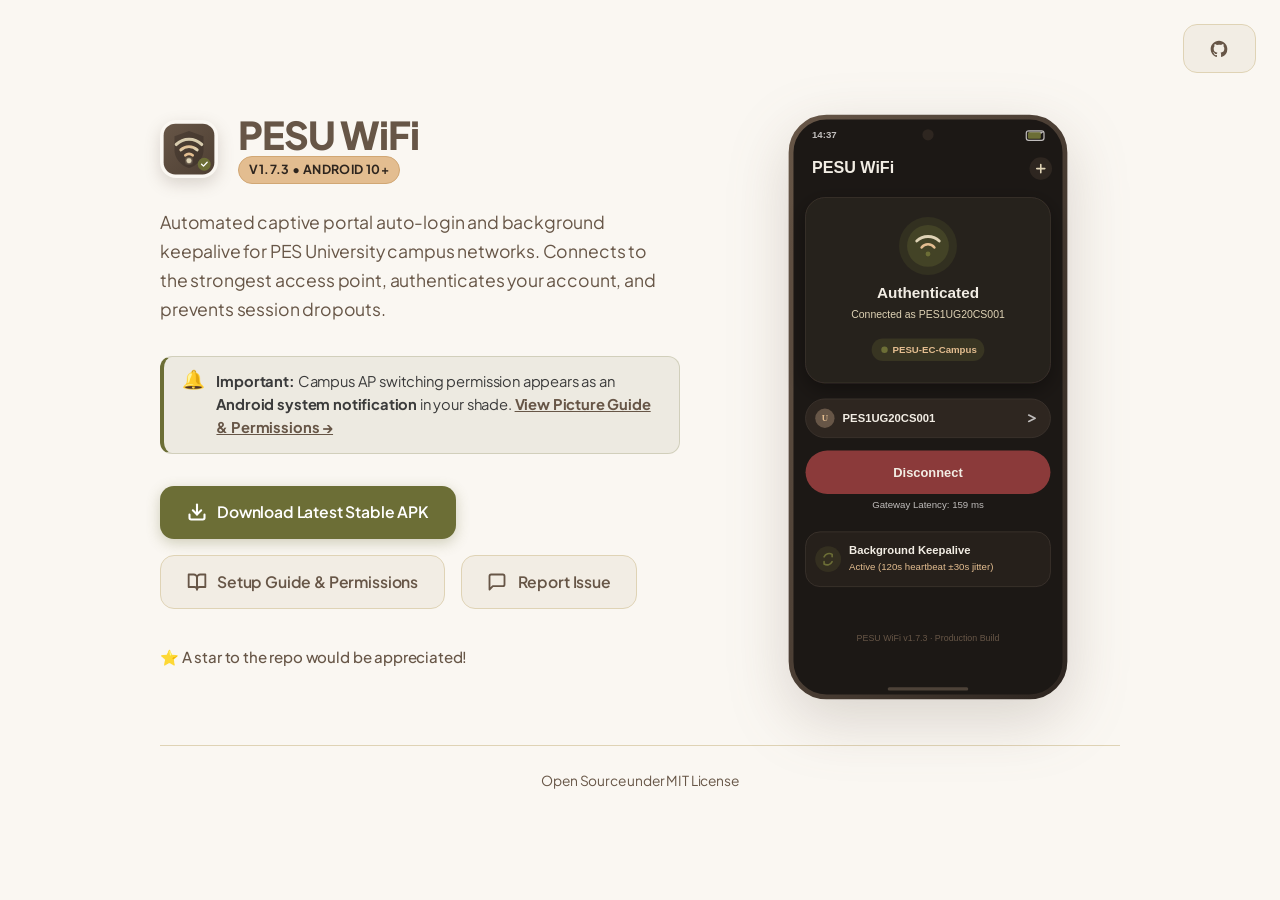
==== commit dd7c13f0: "clean(website): remove redundant bottom footer buttons and center open source notice" ====
--- a/website/index.html
+++ b/website/index.html
@@ -12,7 +12,7 @@
   <link rel="preconnect" href="https://fonts.googleapis.com">
   <link rel="preconnect" href="https://fonts.gstatic.com" crossorigin>
   <link href="https://fonts.googleapis.com/css2?family=Plus+Jakarta+Sans:wght@400;500;600;700;800&display=swap" rel="stylesheet">
-  <link rel="stylesheet" href="./css/style.css?v=9">
+  <link rel="stylesheet" href="./css/style.css?v=11">
 </head>
 <body>
 
@@ -87,13 +87,6 @@
 
     <footer class="footer">
       <div>Open Source under MIT License</div>
-      <div class="footer-links">
-        <a href="./instructions.html">Setup Guide</a>
-        <span>•</span>
-        <a href="./report.html">Report Issue</a>
-        <span>•</span>
-        <a href="https://github.com/imyash0722/pesu-wifi-android/releases" target="_blank" rel="noopener noreferrer">All Releases</a>
-      </div>
     </footer>
   </div>
 
--- a/website/css/style.css
+++ b/website/css/style.css
@@ -81,8 +81,9 @@
   min-height: 100vh;
   position: relative;
   display: flex;
-  align-items: center;
-  justify-content: center;
+  flex-direction: column;
+  align-items: center;
+  justify-content: flex-start;
   padding: 2.5rem 1.5rem;
   line-height: 1.55;
   letter-spacing: -0.01em;
@@ -94,7 +95,7 @@
 .container {
   width: 100%;
   max-width: 960px;
-  margin: 0 auto;
+  margin: auto;
 }
 
 .guide-container {
@@ -240,6 +241,23 @@
   color: var(--text-muted);
   line-height: 1.6;
   max-width: 720px;
+}
+
+/* Inline Code Chips */
+code {
+  font-family: ui-monospace, SFMono-Regular, Menlo, Monaco, Consolas, monospace;
+  font-size: 0.85em;
+  background: rgba(103, 86, 71, 0.09);
+  color: var(--brand-title);
+  padding: 0.18rem 0.42rem;
+  border-radius: 6px;
+  word-break: break-word;
+  overflow-wrap: break-word;
+}
+
+[data-theme="dark"] code {
+  background: rgba(227, 189, 144, 0.12);
+  color: var(--brand-title);
 }
 
 /* Callout Banner (Homepage AP switching reminder) */
@@ -416,7 +434,8 @@
 .footer {
   display: flex;
   align-items: center;
-  justify-content: space-between;
+  justify-content: center;
+  text-align: center;
   gap: 0.75rem;
   font-size: 0.86rem;
   color: var(--footer-text);
@@ -619,19 +638,23 @@
 
 .step-list {
   list-style: none;
-  display: flex;
-  flex-direction: column;
-  gap: 0.65rem;
-  margin-bottom: 1.25rem;
+  padding: 0;
+  margin: 0 0 1.25rem 0;
 }
 
 .step-list li {
+  position: relative;
+  padding-left: 1.35rem;
+  margin-bottom: 0.65rem;
   font-size: 0.95rem;
   color: var(--text-muted);
-  line-height: 1.5;
-  display: flex;
-  align-items: flex-start;
-  gap: 0.55rem;
+  line-height: 1.6;
+  word-break: break-word;
+  overflow-wrap: break-word;
+}
+
+.step-list li:last-child {
+  margin-bottom: 0;
 }
 
 .step-list li strong {
@@ -640,10 +663,13 @@
 
 .step-list li::before {
   content: "•";
+  position: absolute;
+  left: 0.15rem;
+  top: -0.1rem;
   color: var(--btn-primary-bg);
   font-weight: bold;
-  font-size: 1.2rem;
-  line-height: 1;
+  font-size: 1.25rem;
+  line-height: 1.5;
 }
 
 .step-tip {
@@ -980,12 +1006,17 @@
 
   .nav-links {
     width: 100%;
+    display: flex;
     gap: 0.5rem;
   }
 
   .nav-back-link {
+    flex: 1;
+    justify-content: center;
     font-size: 0.86rem;
-    padding: 0.45rem 0.8rem;
+    padding: 0.5rem 0.6rem;
+    text-align: center;
+    white-space: nowrap;
   }
 
   .guide-header {
@@ -1022,6 +1053,8 @@
   .notice-body {
     font-size: 0.92rem;
     line-height: 1.6;
+    word-break: break-word;
+    overflow-wrap: break-word;
   }
 
   .steps-section {
@@ -1034,6 +1067,12 @@
     gap: 1.5rem;
     padding: 1.5rem 1.15rem;
     border-radius: 18px;
+    min-width: 0;
+  }
+
+  .step-content {
+    min-width: 0;
+    width: 100%;
   }
 
   .step-title {
@@ -1044,12 +1083,36 @@
   .step-desc {
     font-size: 0.95rem;
     line-height: 1.6;
+    word-break: break-word;
+    overflow-wrap: break-word;
+  }
+
+  .step-list {
+    margin-bottom: 1.15rem;
+  }
+
+  .step-list li {
+    font-size: 0.93rem;
+    line-height: 1.6;
+    padding-left: 1.35rem;
+    margin-bottom: 0.65rem;
+  }
+
+  .step-tip {
+    font-size: 0.88rem;
+    padding: 0.65rem 0.85rem;
+    line-height: 1.55;
+    word-break: break-word;
+    overflow-wrap: break-word;
   }
 
   .step-mockup img {
     max-width: 230px;
+    width: 100%;
+    height: auto;
     margin: 0 auto;
     border-radius: 16px;
+    display: block;
   }
 
   .oem-section {
@@ -1062,14 +1125,35 @@
     font-size: 1.35rem;
   }
 
+  .oem-section p {
+    font-size: 0.95rem;
+    line-height: 1.6;
+    margin-bottom: 1.5rem;
+    word-break: break-word;
+    overflow-wrap: break-word;
+  }
+
   .oem-grid {
     grid-template-columns: 1fr;
     gap: 1rem;
   }
 
   .oem-card {
-    padding: 1.15rem;
+    padding: 1.25rem 1.15rem;
     border-radius: 14px;
+    min-width: 0;
+  }
+
+  .oem-card ol {
+    padding-left: 1.25rem;
+    font-size: 0.92rem;
+    line-height: 1.6;
+    word-break: break-word;
+    overflow-wrap: break-word;
+  }
+
+  .oem-card ol li {
+    margin-bottom: 0.5rem;
   }
 
   .permissions-section {
@@ -1082,7 +1166,10 @@
 
   .permissions-intro {
     font-size: 0.95rem;
+    line-height: 1.6;
     margin-bottom: 1.5rem;
+    word-break: break-word;
+    overflow-wrap: break-word;
   }
 
   .perm-card {
@@ -1090,6 +1177,7 @@
     gap: 0.85rem;
     padding: 1.25rem 1.15rem;
     border-radius: 16px;
+    min-width: 0;
   }
 
   .perm-name {
@@ -1101,8 +1189,19 @@
   }
 
   .perm-justification {
-    font-size: 0.9rem;
-    line-height: 1.55;
+    font-size: 0.92rem;
+    line-height: 1.6;
+    word-break: break-word;
+    overflow-wrap: break-word;
+  }
+
+  .perm-privacy {
+    font-size: 0.86rem;
+    line-height: 1.5;
+    align-items: flex-start;
+    gap: 0.45rem;
+    word-break: break-word;
+    overflow-wrap: break-word;
   }
 
   .guide-cta {
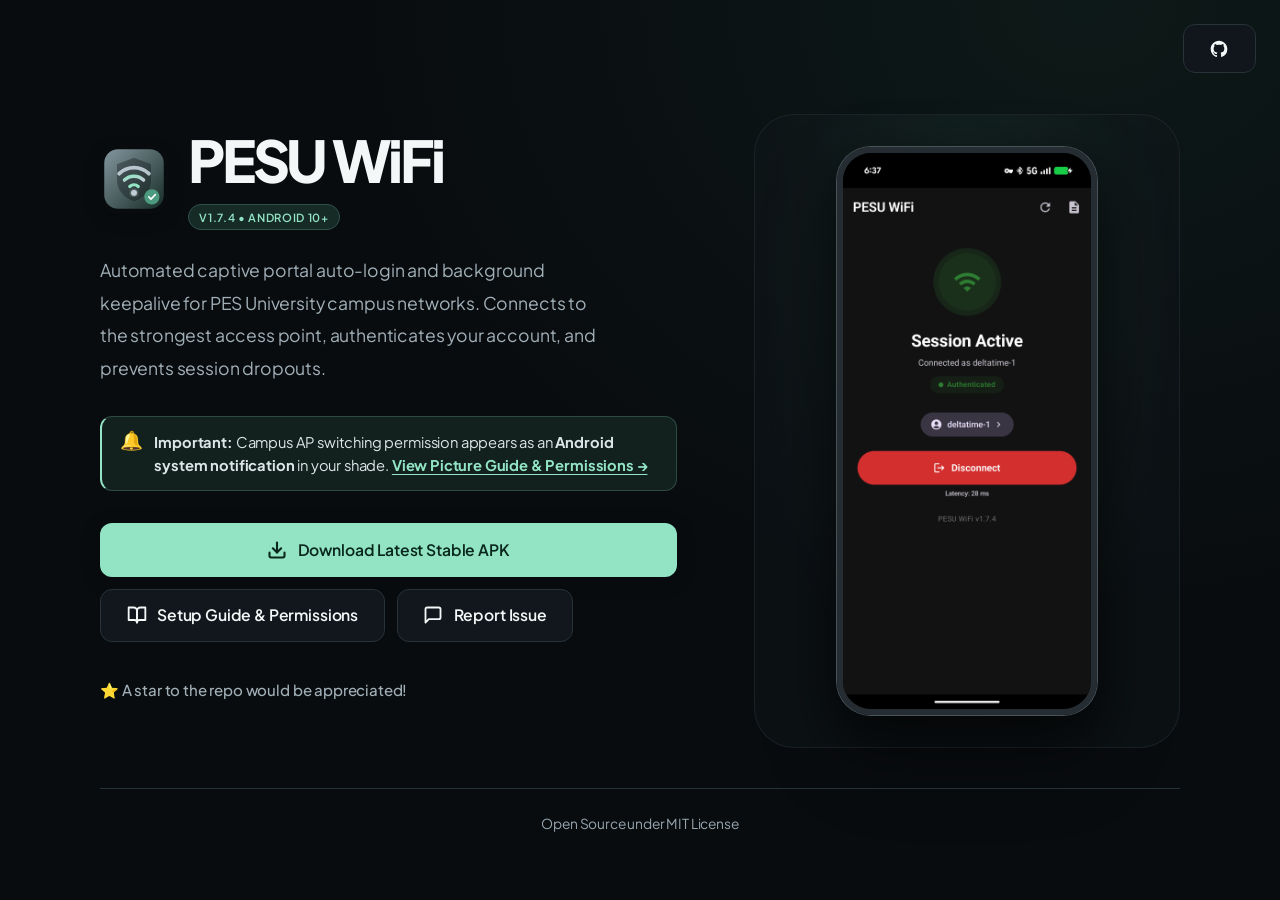
==== commit d51f91e0: "fix(ui): resolve connect button contrast, enable universal logs, update website & bump v1.7.4" ====
--- a/website/index.html
+++ b/website/index.html
@@ -4,7 +4,7 @@
   <meta charset="UTF-8">
   <meta name="viewport" content="width=device-width, initial-scale=1.0">
   <meta name="description" content="PESU WiFi — Automated captive portal auto-login and background keepalive for PES University campus Wi-Fi.">
-  <meta name="theme-color" content="#675647">
+  <meta name="theme-color" content="#090c0f">
 
   <title>PESU WiFi for Android</title>
 
@@ -12,7 +12,7 @@
   <link rel="preconnect" href="https://fonts.googleapis.com">
   <link rel="preconnect" href="https://fonts.gstatic.com" crossorigin>
   <link href="https://fonts.googleapis.com/css2?family=Plus+Jakarta+Sans:wght@400;500;600;700;800&display=swap" rel="stylesheet">
-  <link rel="stylesheet" href="./css/style.css?v=11">
+  <link rel="stylesheet" href="./css/style.css?v=12">
 </head>
 <body>
 
@@ -31,7 +31,7 @@
           <img src="./assets/icon.svg" alt="PESU WiFi Logo" class="brand-icon" width="58" height="58">
           <div>
             <h1 class="brand-title">PESU WiFi</h1>
-            <span class="badge">v1.7.3 • Android 10+</span>
+            <span class="badge">v1.7.4 • Android 10+</span>
           </div>
         </div>
 
@@ -47,7 +47,7 @@
         </div>
 
         <div class="actions">
-          <a href="https://github.com/imyash0722/pesu-wifi-android/releases/download/v1.7.3/pesu-wifi-v1.7.3-stable.apk" class="btn btn-primary" data-download-apk download="pesu-wifi-v1.7.3-stable.apk">
+          <a href="https://github.com/imyash0722/pesu-wifi-android/releases/download/v1.7.4/pesu-wifi-v1.7.4-stable.apk" class="btn btn-primary" data-download-apk download="pesu-wifi-v1.7.4-stable.apk">
             <svg width="20" height="20" viewBox="0 0 24 24" fill="none" stroke="currentColor" stroke-width="2.5" stroke-linecap="round" stroke-linejoin="round" aria-hidden="true">
               <path d="M21 15v4a2 2 0 0 1-2 2H5a2 2 0 0 1-2-2v-4"></path>
               <polyline points="7 10 12 15 17 10"></polyline>
@@ -81,7 +81,7 @@
 
       <!-- Right Column: App Illustration -->
       <section class="preview">
-        <img src="./assets/mockups/home-screen.svg" alt="PESU WiFi App Interface" class="mockup" width="290" height="600">
+        <img src="./assets/mockups/home-screen.png" alt="PESU WiFi App Interface" class="mockup device-capture" width="1080" height="2424">
       </section>
     </main>
 
--- a/website/css/style.css
+++ b/website/css/style.css
@@ -1,66 +1,28 @@
-/* "STUDY HARD" Palette Stylesheet — PESU WiFi
-   Primary: #675647 | Accent Amber: #E3BD90 | Neutral Sand: #DFD3B5
-   Neutral Stone: #C0BDBC | Accent Olive: #6C6E36 | Dark Text: #3B3B3B
-*/
-
-@import url('https://fonts.googleapis.com/css2?family=Plus+Jakarta+Sans:wght@400;500;600;700;800&display=swap');
-
+/* PESU WiFi — charcoal surfaces, mint accents, always-dark native controls. */
 :root {
-  --bg: #FAF7F2;
-  --surface: #F2EDE4;
-  --surface-border: #DFD3B5;
-  --text: #3B3B3B;
-  --text-muted: #675647;
-  --brand-title: #675647;
-  --badge-bg: #E3BD90;
-  --badge-border: #D1A774;
-  --badge-text: #2E251E;
-  --btn-primary-bg: #6C6E36;
-  --btn-primary-hover: #585A2A;
-  --btn-primary-text: #FFFFFF;
-  --btn-primary-shadow: 0 4px 14px rgba(108, 110, 54, 0.3);
-  --btn-secondary-bg: #EFE8DA;
-  --btn-secondary-border: #DFD3B5;
-  --btn-secondary-text: #675647;
-  --btn-secondary-hover: #DFD3B5;
-  --footer-text: #675647;
-  --footer-border: #DFD3B5;
-  --shadow-card: 0 10px 30px rgba(103, 86, 71, 0.08);
-  --shadow-mockup: drop-shadow(0 20px 30px rgba(103, 86, 71, 0.22));
-  --notice-bg: #FFF8EE;
-  --notice-border: #E3BD90;
-  --notice-title: #7A531A;
-  --notice-shadow: 0 10px 24px rgba(227, 189, 144, 0.25);
-}
-
-@media (prefers-color-scheme: dark) {
-  :root {
-    --bg: #1B1714;
-    --surface: #26201B;
-    --surface-border: #3D352E;
-    --text: #F2EDE4;
-    --text-muted: #DFD3B5;
-    --brand-title: #E3BD90;
-    --badge-bg: #2E2721;
-    --badge-border: #675647;
-    --badge-text: #E3BD90;
-    --btn-primary-bg: #6C6E36;
-    --btn-primary-hover: #7E8140;
-    --btn-primary-text: #FFFFFF;
-    --btn-primary-shadow: 0 4px 18px rgba(108, 110, 54, 0.45);
-    --btn-secondary-bg: #29231E;
-    --btn-secondary-border: #4D4238;
-    --btn-secondary-text: #DFD3B5;
-    --btn-secondary-hover: #38302A;
-    --footer-text: #C0BDBC;
-    --footer-border: #38302A;
-    --shadow-card: 0 14px 35px rgba(0, 0, 0, 0.45);
-    --shadow-mockup: drop-shadow(0 25px 40px rgba(0, 0, 0, 0.65));
-    --notice-bg: #2E251E;
-    --notice-border: #A37C4C;
-    --notice-title: #E3BD90;
-    --notice-shadow: 0 10px 30px rgba(0, 0, 0, 0.5);
-  }
+  color-scheme: dark;
+  --bg: #090c0f;
+  --surface: #11171c;
+  --surface-border: #283239;
+  --text: #dce5e8;
+  --text-muted: #a1afb7;
+  --brand-title: #f3f7f8;
+  --badge-bg: #172b26;
+  --badge-border: #315148;
+  --badge-text: #92e4c5;
+  --btn-primary-bg: #92e4c5;
+  --btn-primary-hover: #b1f0d8;
+  --btn-primary-text: #09271d;
+  --btn-primary-shadow: 0 4px 20px #00000030;
+  --btn-secondary-hover: #1e2a30;
+  --footer-text: #97a6af;
+  --footer-border: #283239;
+  --shadow-card: 0 16px 48px #00000024;
+  --shadow-mockup: drop-shadow(0 24px 32px #00000066);
+  --notice-bg: #12211e;
+  --notice-border: #315148;
+  --notice-title: #b1f0d8;
+  --notice-shadow: none;
 }
 
 html {
@@ -136,7 +98,7 @@
   width: 38px;
   height: 38px;
   border-radius: 10px;
-  box-shadow: 0 4px 10px rgba(103, 86, 71, 0.15);
+  box-shadow: 0 4px 10px rgba(0, 0, 0, 0.15);
 }
 
 .nav-links {
@@ -190,7 +152,7 @@
   height: 58px;
   border-radius: 16px;
   flex-shrink: 0;
-  box-shadow: 0 6px 16px rgba(103, 86, 71, 0.22);
+  box-shadow: 0 6px 16px rgba(0, 0, 0, 0.22);
 }
 
 .brand-title {
@@ -247,7 +209,7 @@
 code {
   font-family: ui-monospace, SFMono-Regular, Menlo, Monaco, Consolas, monospace;
   font-size: 0.85em;
-  background: rgba(103, 86, 71, 0.09);
+  background: rgba(146, 228, 197, 0.08);
   color: var(--brand-title);
   padding: 0.18rem 0.42rem;
   border-radius: 6px;
@@ -256,14 +218,14 @@
 }
 
 [data-theme="dark"] code {
-  background: rgba(227, 189, 144, 0.12);
+  background: rgba(146, 228, 197, 0.10);
   color: var(--brand-title);
 }
 
 /* Callout Banner (Homepage AP switching reminder) */
 .callout-banner {
-  background: rgba(108, 110, 54, 0.09);
-  border: 1px solid rgba(108, 110, 54, 0.22);
+  background: rgba(146, 228, 197, 0.09);
+  border: 1px solid rgba(146, 228, 197, 0.22);
   border-left: 4px solid var(--btn-primary-bg);
   border-radius: 12px;
   padding: 0.85rem 1.1rem;
@@ -290,7 +252,7 @@
 /* Notice Card (Alert / Important Pre-check Box) */
 .notice-card {
   background: var(--notice-bg);
-  border: 2px solid var(--notice-border);
+  border: 1px solid var(--notice-border);
   border-radius: 20px;
   padding: 1.75rem;
   margin-bottom: 2.75rem;
@@ -353,7 +315,7 @@
   letter-spacing: -0.01em;
   text-decoration: none;
   transition: all 0.2s cubic-bezier(0.16, 1, 0.3, 1);
-  white-space: nowrap;
+  white-space: normal;
   cursor: pointer;
   border: none;
 }
@@ -368,7 +330,7 @@
 .btn-primary:hover {
   background-color: var(--btn-primary-hover);
   transform: translateY(-2px);
-  box-shadow: 0 6px 20px rgba(108, 110, 54, 0.42);
+  box-shadow: 0 6px 20px rgba(146, 228, 197, 0.42);
 }
 
 .btn-primary:active {
@@ -384,7 +346,7 @@
 .btn-secondary:hover {
   background-color: var(--btn-secondary-hover);
   transform: translateY(-2px);
-  box-shadow: 0 4px 14px rgba(103, 86, 71, 0.1);
+  box-shadow: 0 4px 14px rgba(0, 0, 0, 0.1);
 }
 
 .btn-secondary:active {
@@ -500,7 +462,7 @@
 }
 
 .form-group label .req {
-  color: #B91C1C;
+  color: #ff9caa;
   font-weight: 700;
 }
 
@@ -523,13 +485,13 @@
 .form-group select:focus,
 .form-group textarea:focus {
   border-color: var(--btn-primary-bg);
-  box-shadow: 0 0 0 3px rgba(108, 110, 54, 0.22);
+  box-shadow: 0 0 0 3px rgba(146, 228, 197, 0.22);
 }
 
 .form-group select {
   appearance: none;
   -webkit-appearance: none;
-  background-image: url("data:image/svg+xml,%3Csvg xmlns='http://www.w3.org/2000/svg' width='16' height='16' viewBox='0 0 24 24' fill='none' stroke='%23675647' stroke-width='2.2' stroke-linecap='round' stroke-linejoin='round'%3E%3Cpolyline points='6 9 12 15 18 9'%3E%3C/polyline%3E%3C/svg%3E");
+  background-image: url("data:image/svg+xml,%3Csvg xmlns='http://www.w3.org/2000/svg' width='16' height='16' viewBox='0 0 24 24' fill='none' stroke='%23a1afb7' stroke-width='2.2' stroke-linecap='round' stroke-linejoin='round'%3E%3Cpolyline points='6 9 12 15 18 9'%3E%3C/polyline%3E%3C/svg%3E");
   background-repeat: no-repeat;
   background-position: right 1rem center;
   background-size: 16px 16px;
@@ -539,7 +501,7 @@
 
 @media (prefers-color-scheme: dark) {
   .form-group select {
-    background-image: url("data:image/svg+xml,%3Csvg xmlns='http://www.w3.org/2000/svg' width='16' height='16' viewBox='0 0 24 24' fill='none' stroke='%23E3BD90' stroke-width='2.2' stroke-linecap='round' stroke-linejoin='round'%3E%3Cpolyline points='6 9 12 15 18 9'%3E%3C/polyline%3E%3C/svg%3E");
+    background-image: url("data:image/svg+xml,%3Csvg xmlns='http://www.w3.org/2000/svg' width='16' height='16' viewBox='0 0 24 24' fill='none' stroke='%23a1afb7' stroke-width='2.2' stroke-linecap='round' stroke-linejoin='round'%3E%3Cpolyline points='6 9 12 15 18 9'%3E%3C/polyline%3E%3C/svg%3E");
   }
 }
 
@@ -571,15 +533,15 @@
 }
 
 .form-status.success {
-  background-color: rgba(108, 110, 54, 0.15);
+  background-color: rgba(146, 228, 197, 0.15);
   border: 1px solid var(--btn-primary-bg);
   color: var(--text);
 }
 
 .form-status.error {
   background-color: rgba(185, 28, 28, 0.1);
-  border: 1px solid #B91C1C;
-  color: #B91C1C;
+  border: 1px solid #ff9caa;
+  color: #ff9caa;
 }
 
 /* Steps Section (Instructions Page) */
@@ -603,7 +565,7 @@
 }
 
 .step-item:hover {
-  box-shadow: 0 14px 28px rgba(103, 86, 71, 0.12);
+  box-shadow: 0 14px 28px rgba(0, 0, 0, 0.12);
 }
 
 .step-badge {
@@ -674,7 +636,7 @@
 
 .step-tip {
   font-size: 0.9rem;
-  background: rgba(108, 110, 54, 0.12);
+  background: rgba(146, 228, 197, 0.12);
   border-left: 3px solid var(--btn-primary-bg);
   padding: 0.65rem 0.9rem;
   border-radius: 0 8px 8px 0;
@@ -726,7 +688,7 @@
 
 .oem-grid {
   display: grid;
-  grid-template-columns: repeat(auto-fit, minmax(240px, 1fr));
+  grid-template-columns: repeat(2, minmax(0, 1fr));
   gap: 1.5rem;
 }
 
@@ -815,7 +777,7 @@
   font-family: ui-monospace, SFMono-Regular, Menlo, Monaco, Consolas, monospace;
   font-size: 0.76rem;
   color: var(--btn-primary-bg);
-  background: rgba(108, 110, 54, 0.12);
+  background: rgba(146, 228, 197, 0.12);
   padding: 0.2rem 0.5rem;
   border-radius: 6px;
   word-break: break-all;
@@ -854,7 +816,7 @@
 }
 
 .perm-privacy-icon {
-  color: #2E7D32;
+  color: #92e4c5;
   font-weight: bold;
 }
 
@@ -886,6 +848,73 @@
   justify-content: center;
 }
 
+/* Shared visual rhythm and accessible interaction states. */
+body {
+  background-image: radial-gradient(ellipse at 85% 0%, #15332955, transparent 48%);
+  background-repeat: no-repeat;
+}
+.container { max-width: 1080px; padding-top: 3rem; }
+.guide-container { max-width: 1040px; }
+.hero-layout { gap: clamp(2rem, 6vw, 6rem); }
+.content, .step-content, .form-group { min-width: 0; }
+.brand-title { font-size: clamp(2.4rem, 4.5vw, 3.7rem); letter-spacing: -0.055em; }
+.brand .badge { margin-top: 0.8rem; }
+.brand-icon { width: 68px; height: 68px; }
+.description { font-size: 1.1rem; line-height: 1.85; }
+.badge { font-size: 0.7rem; letter-spacing: 0.06em; font-weight: 600; }
+.btn { min-height: 48px; border-radius: 12px; }
+.btn svg, .nav-back-link svg { flex-shrink: 0; }
+.btn-primary:hover { box-shadow: 0 6px 24px #92e4c51a; }
+.btn:disabled { opacity: 0.6; cursor: wait; transform: none; }
+a:focus-visible, button:focus-visible, input:focus-visible,
+select:focus-visible, textarea:focus-visible {
+  outline: 2px solid var(--btn-primary-bg);
+  outline-offset: 4px;
+}
+::selection { background: #92e4c5; color: #09271d; }
+input::placeholder, textarea::placeholder { color: #8c9ba4; opacity: 1; }
+.callout-banner { background: #12211e; border-left-width: 2px; }
+.callout-banner a { color: var(--badge-text); text-underline-offset: 3px; }
+.content .actions { gap: 0.75rem; }
+.content .actions .btn-primary { flex-basis: 100%; }
+.top-github-btn { background: #11171ce6; backdrop-filter: blur(16px); }
+.preview {
+  padding: 2rem;
+  border: 1px solid #28323980;
+  border-radius: 40px;
+  background: radial-gradient(ellipse at 50% 30%, #25483b55, transparent 70%), #10161a80;
+}
+.mockup.device-capture, .step-mockup .device-capture {
+  border: 6px solid #252d32;
+  border-radius: 34px;
+  box-shadow: 0 0 0 1px #48545c, 0 24px 48px #00000066;
+  max-width: 260px;
+}
+.guide-header { padding: 1.5rem 0; }
+.guide-header h1 { max-width: 850px; font-size: clamp(1.65rem, 4vw, 2.8rem); letter-spacing: -0.045em; }
+.steps-section { gap: 1.5rem; }
+.step-item, .report-card, .oem-section, .guide-cta {
+  background: linear-gradient(135deg, #151d22e6, #10161bf2);
+  box-shadow: inset 0 1px #ffffff03;
+}
+.step-item { gap: 2.5rem; padding: 2.5rem; }
+.step-item:hover { box-shadow: inset 0 1px #ffffff06, 0 14px 28px #00000020; }
+.step-mockup { padding: 1rem; background: #090c0f66; border-radius: 24px; }
+.step-mockup img { max-width: 300px; width: 100%; }
+.step-tip { background: #92e4c509; border-left-width: 2px; }
+.step-crucial { border-color: var(--badge-border); }
+.step-crucial .step-badge { background: var(--btn-primary-bg); color: var(--btn-primary-text); }
+.oem-card { background: #0c1216; }
+.perm-card { background: #11171c; border-radius: 14px; }
+.perm-constant { background: #92e4c50d; }
+.guide-cta { background: radial-gradient(ellipse at top, #21433655, transparent 75%), #11171c; }
+.form-group input, .form-group select, .form-group textarea { border-width: 1px; background-color: #0c1216; }
+@media (prefers-reduced-motion: reduce) {
+  html { scroll-behavior: auto; }
+  *, *::before, *::after { transition: none !important; }
+  .btn:hover, .mockup:hover, .step-mockup img:hover, .nav-back-link:hover { transform: none; }
+}
+
 /* Responsive Media Queries */
 @media (max-width: 768px) {
   body {
@@ -1016,7 +1045,7 @@
     font-size: 0.86rem;
     padding: 0.5rem 0.6rem;
     text-align: center;
-    white-space: nowrap;
+    white-space: normal;
   }
 
   .guide-header {
@@ -1266,3 +1295,15 @@
     font-size: 0.9rem;
   }
 }
+
+@media (max-width: 768px) {
+  .container { padding-top: 4rem; }
+  .preview { width: min(100%, 350px); margin: 0 auto; padding: 1.5rem; border-radius: 28px; }
+  .mockup.device-capture { max-width: 230px; }
+  .step-mockup { padding: 1rem 0.5rem; }
+  .nav-links { flex-wrap: wrap; }
+}
+@media (max-width: 380px) {
+  .nav-back-link { padding: 0.5rem; font-size: 0.78rem; }
+  .actions .btn { padding-inline: 0.75rem; font-size: 0.86rem; }
+}
